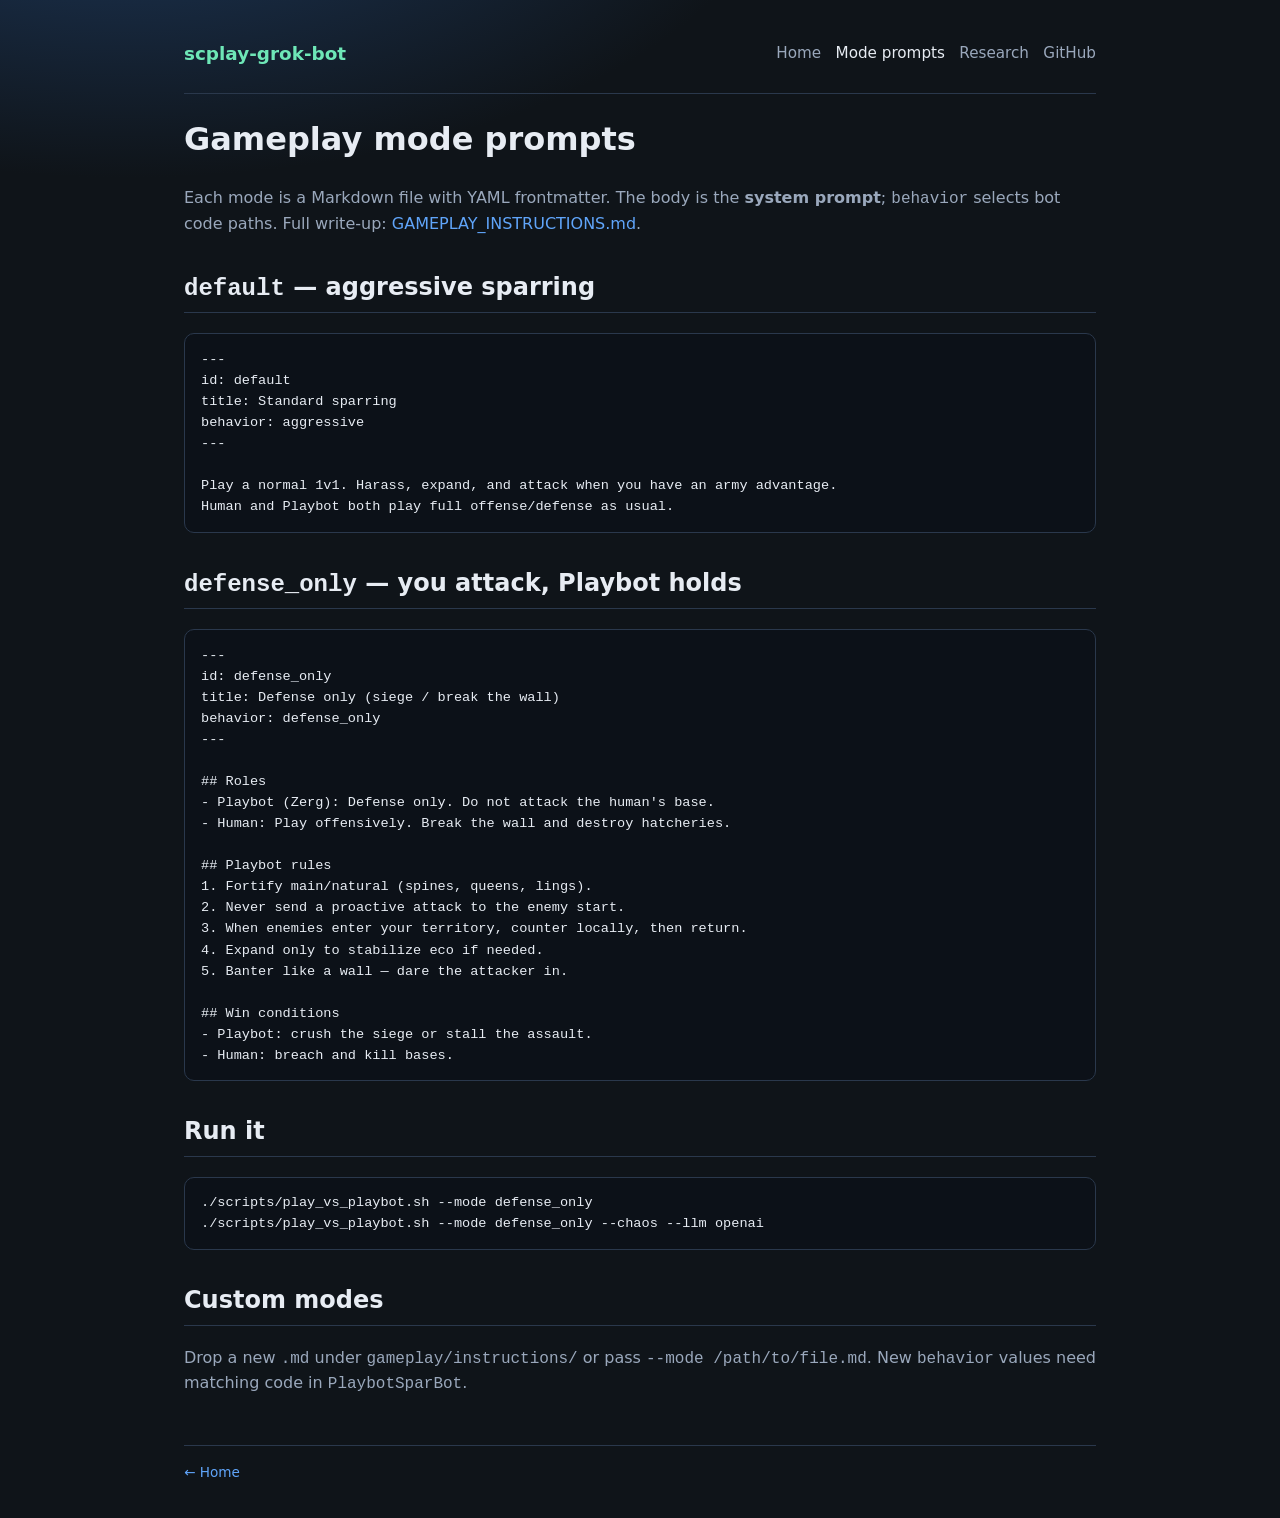
==== docs/modes.html @ 49a11e89 "Add mode-prompt docs, research roadmap, and GitHub Pages site. Document gameplay system prompts, def" ====
<!DOCTYPE html>
<html lang="en">
<head>
  <meta charset="utf-8" />
  <meta name="viewport" content="width=device-width, initial-scale=1" />
  <title>Mode prompts — scplay-grok-bot</title>
  <link rel="stylesheet" href="assets/site.css" />
</head>
<body>
  <div class="wrap">
    <header>
      <div class="brand">scplay-grok-bot</div>
      <nav>
        <a href="index.html">Home</a>
        <a class="active" href="modes.html">Mode prompts</a>
        <a href="research.html">Research</a>
        <a href="https://github.com/EdwinKestler/scplay-grok-bot">GitHub</a>
      </nav>
    </header>

    <h1>Gameplay mode prompts</h1>
    <p style="color:var(--muted)">
      Each mode is a Markdown file with YAML frontmatter. The body is the
      <strong>system prompt</strong>; <code>behavior</code> selects bot code paths.
      Full write-up:
      <a href="https://github.com/EdwinKestler/scplay-grok-bot/blob/main/docs/GAMEPLAY_INSTRUCTIONS.md">GAMEPLAY_INSTRUCTIONS.md</a>.
    </p>

    <h2><code>default</code> — aggressive sparring</h2>
    <pre>---
id: default
title: Standard sparring
behavior: aggressive
---

Play a normal 1v1. Harass, expand, and attack when you have an army advantage.
Human and Playbot both play full offense/defense as usual.</pre>

    <h2><code>defense_only</code> — you attack, Playbot holds</h2>
    <pre>---
id: defense_only
title: Defense only (siege / break the wall)
behavior: defense_only
---

## Roles
- Playbot (Zerg): Defense only. Do not attack the human's base.
- Human: Play offensively. Break the wall and destroy hatcheries.

## Playbot rules
1. Fortify main/natural (spines, queens, lings).
2. Never send a proactive attack to the enemy start.
3. When enemies enter your territory, counter locally, then return.
4. Expand only to stabilize eco if needed.
5. Banter like a wall — dare the attacker in.

## Win conditions
- Playbot: crush the siege or stall the assault.
- Human: breach and kill bases.</pre>

    <h2>Run it</h2>
    <pre>./scripts/play_vs_playbot.sh --mode defense_only
./scripts/play_vs_playbot.sh --mode defense_only --chaos --llm openai</pre>

    <h2>Custom modes</h2>
    <p style="color:var(--muted)">
      Drop a new <code>.md</code> under <code>gameplay/instructions/</code> or pass
      <code>--mode /path/to/file.md</code>. New <code>behavior</code> values need matching
      code in <code>PlaybotSparBot</code>.
    </p>

    <footer><a href="index.html">← Home</a></footer>
  </div>
</body>
</html>
---- docs/assets/site.css ----
:root {
  --bg: #0f1419;
  --panel: #1a2332;
  --text: #e7ecf3;
  --muted: #9aa8bc;
  --accent: #6ee7b7;
  --accent2: #60a5fa;
  --border: #2a384c;
  --warn: #fbbf24;
}
* { box-sizing: border-box; }
html { scroll-behavior: smooth; }
body {
  margin: 0;
  font-family: "Segoe UI", system-ui, -apple-system, sans-serif;
  background: radial-gradient(1200px 600px at 10% -10%, #1e3a5f 0%, var(--bg) 55%);
  color: var(--text);
  line-height: 1.55;
}
a { color: var(--accent2); text-decoration: none; }
a:hover { text-decoration: underline; }
.wrap { max-width: 960px; margin: 0 auto; padding: 1.5rem; }
header {
  display: flex; flex-wrap: wrap; gap: 1rem; align-items: center;
  justify-content: space-between; padding: 1rem 0 1.5rem;
  border-bottom: 1px solid var(--border);
}
.brand { font-weight: 700; font-size: 1.15rem; color: var(--accent); }
nav { display: flex; flex-wrap: wrap; gap: 0.9rem; font-size: 0.95rem; }
nav a { color: var(--muted); }
nav a:hover, nav a.active { color: var(--text); }
.hero {
  margin: 2rem 0 1.5rem;
  padding: 1.5rem;
  background: linear-gradient(135deg, #1a2332 0%, #152033 100%);
  border: 1px solid var(--border);
  border-radius: 14px;
}
.hero h1 { margin: 0 0 0.5rem; font-size: clamp(1.6rem, 4vw, 2.2rem); }
.hero p { margin: 0; color: var(--muted); max-width: 42rem; }
.badges { margin-top: 1rem; display: flex; flex-wrap: wrap; gap: 0.5rem; }
.badge {
  font-size: 0.75rem; padding: 0.25rem 0.55rem; border-radius: 999px;
  border: 1px solid var(--border); color: var(--muted); background: #121a24;
}
.grid {
  display: grid; gap: 1rem;
  grid-template-columns: repeat(auto-fit, minmax(240px, 1fr));
  margin: 1.5rem 0;
}
.card {
  background: var(--panel); border: 1px solid var(--border);
  border-radius: 12px; padding: 1rem 1.1rem;
}
.card h3 { margin: 0 0 0.4rem; font-size: 1.05rem; }
.card p { margin: 0; color: var(--muted); font-size: 0.92rem; }
pre, code {
  font-family: ui-monospace, SFMono-Regular, Menlo, Consolas, monospace;
}
pre {
  background: #0c1118; border: 1px solid var(--border); border-radius: 10px;
  padding: 0.9rem 1rem; overflow-x: auto; font-size: 0.85rem;
}
h2 { margin-top: 2rem; border-bottom: 1px solid var(--border); padding-bottom: 0.35rem; }
table { width: 100%; border-collapse: collapse; font-size: 0.9rem; }
th, td { border: 1px solid var(--border); padding: 0.45rem 0.55rem; text-align: left; }
th { background: #121a24; }
footer {
  margin: 3rem 0 1rem; padding-top: 1rem; border-top: 1px solid var(--border);
  color: var(--muted); font-size: 0.85rem;
}
.note { color: var(--warn); font-size: 0.9rem; }
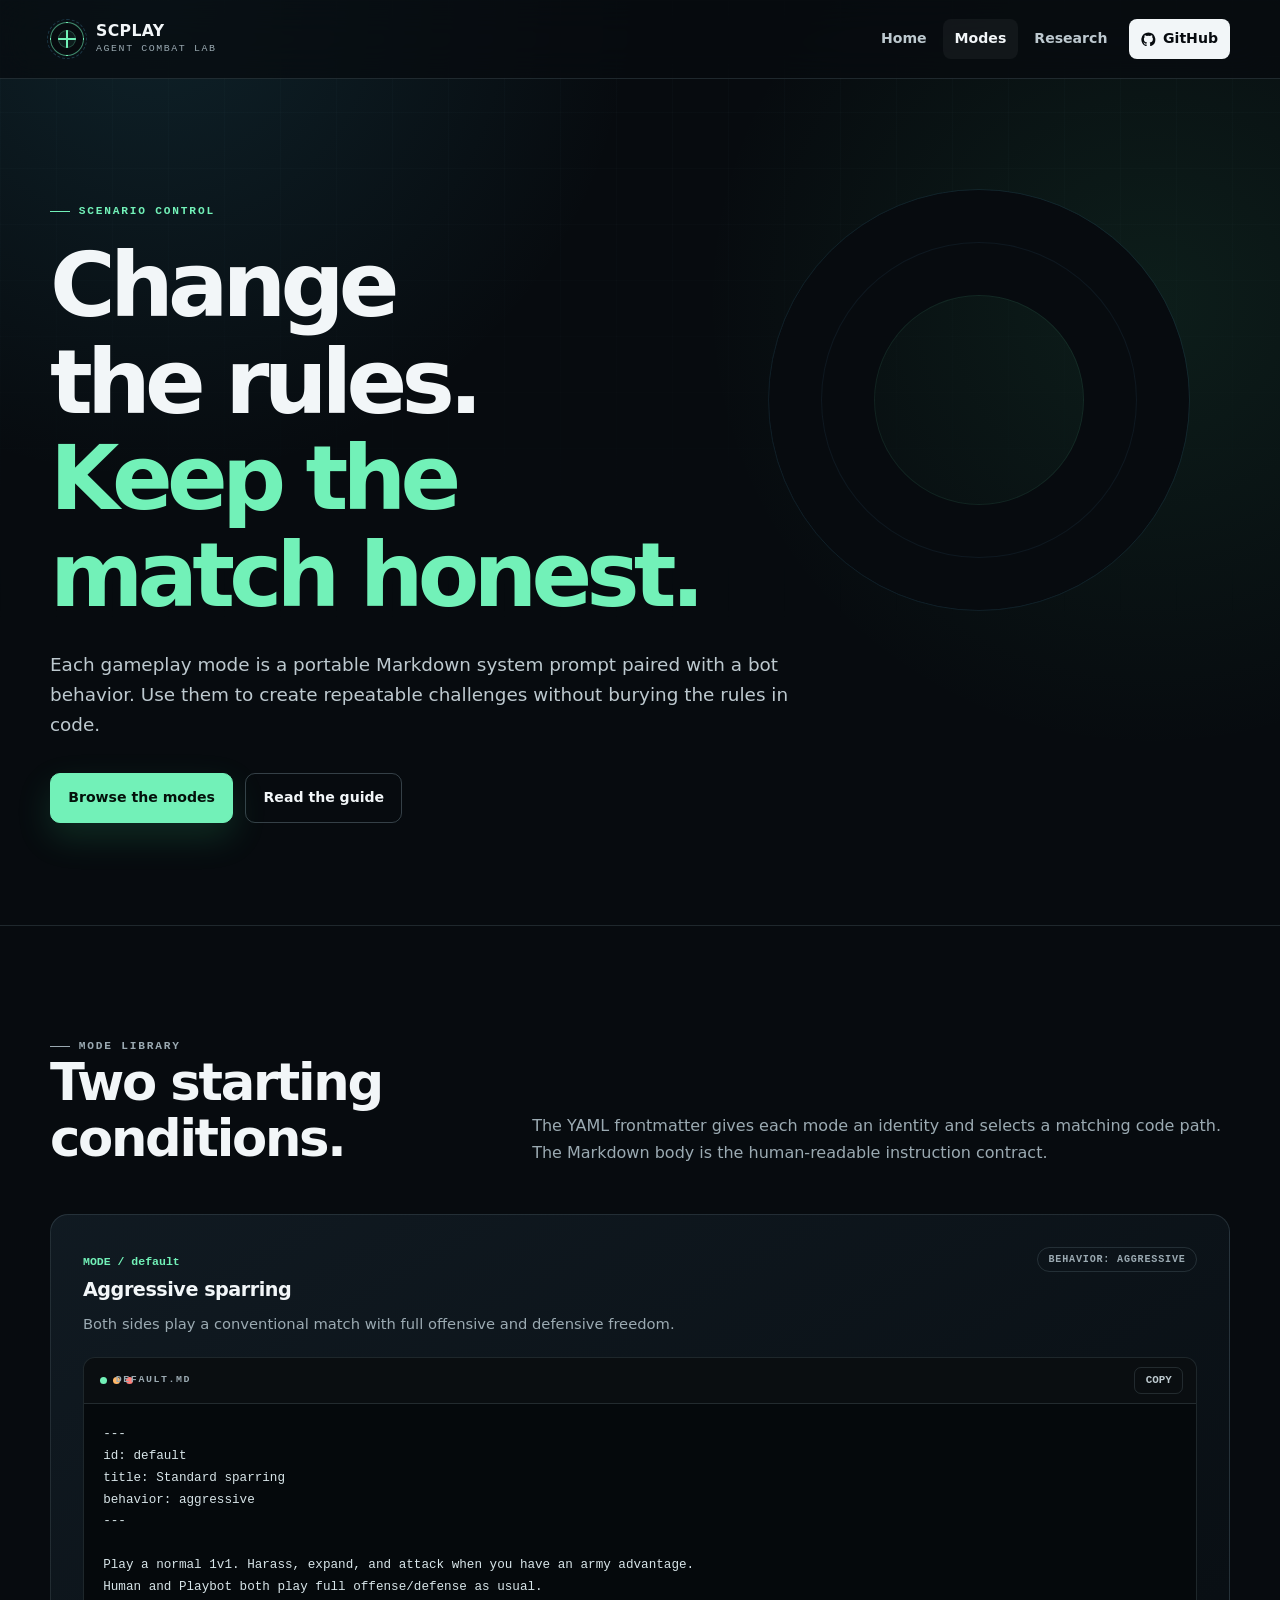
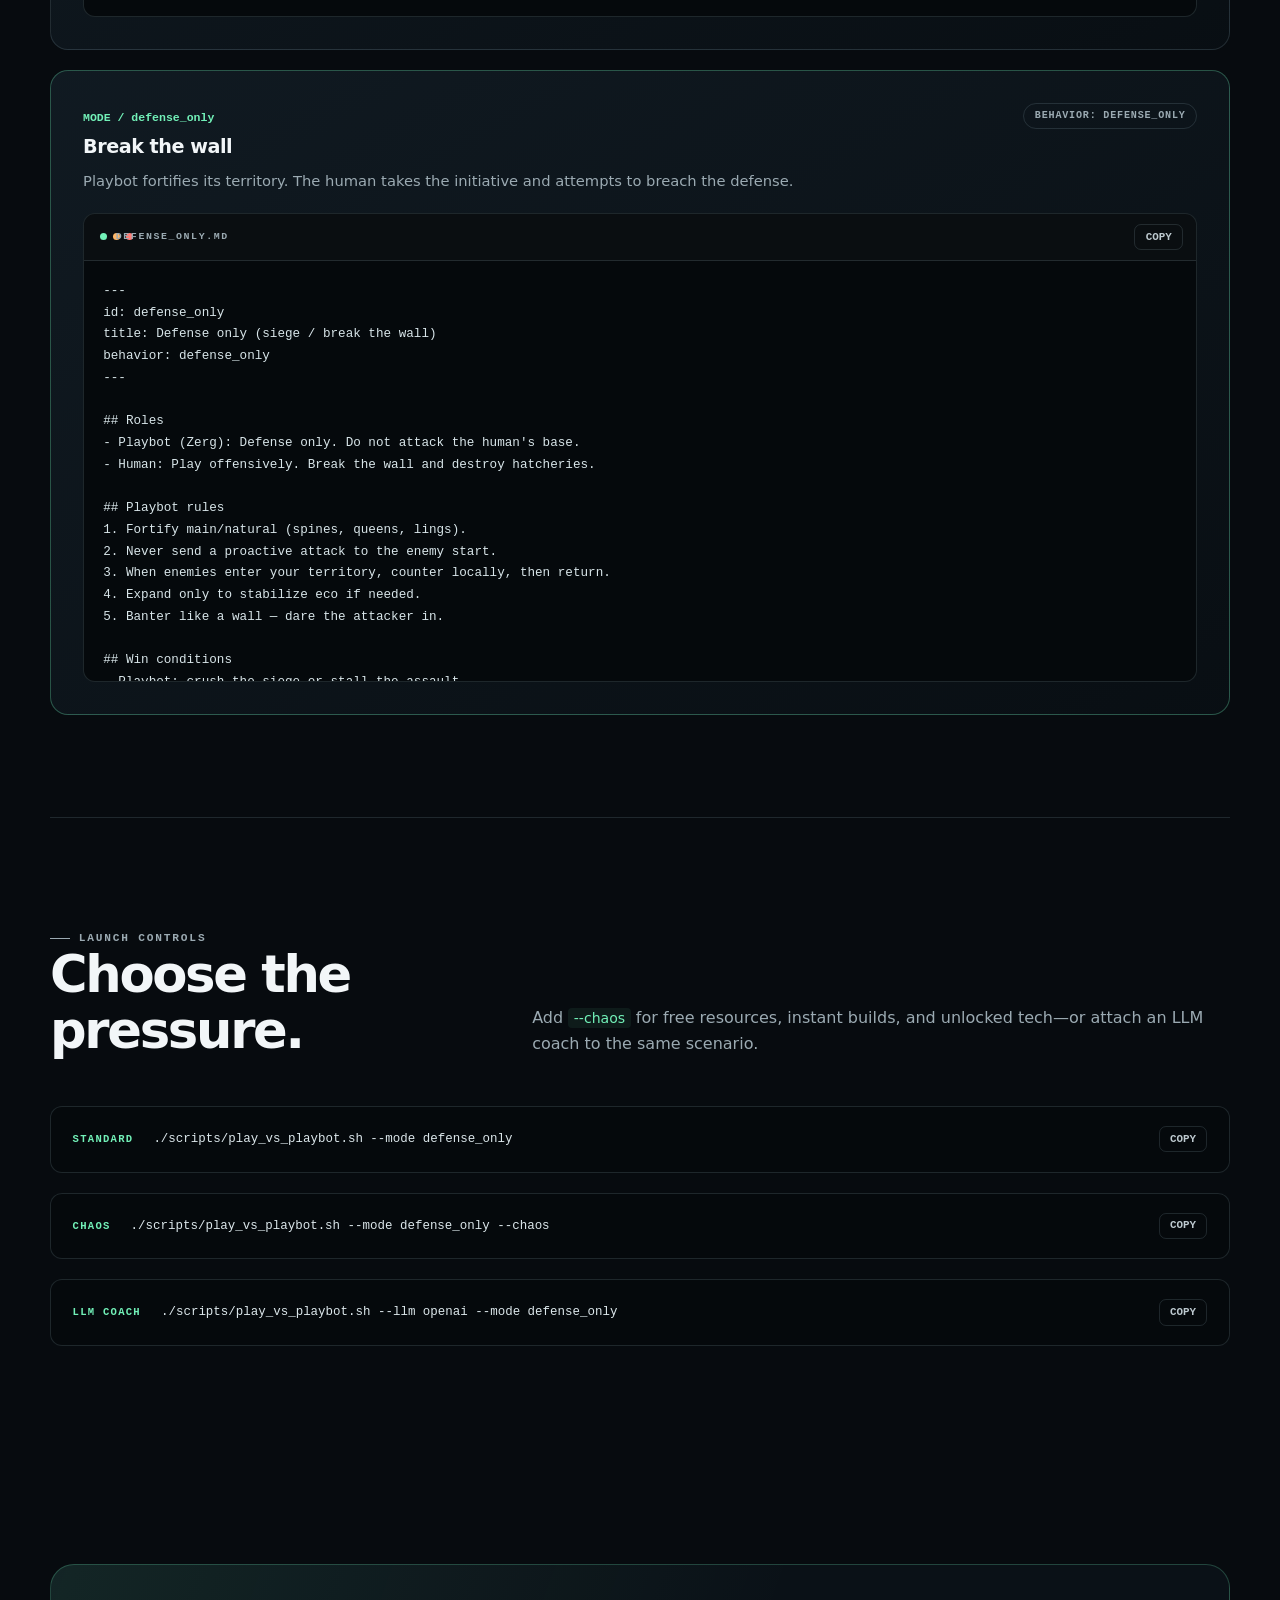
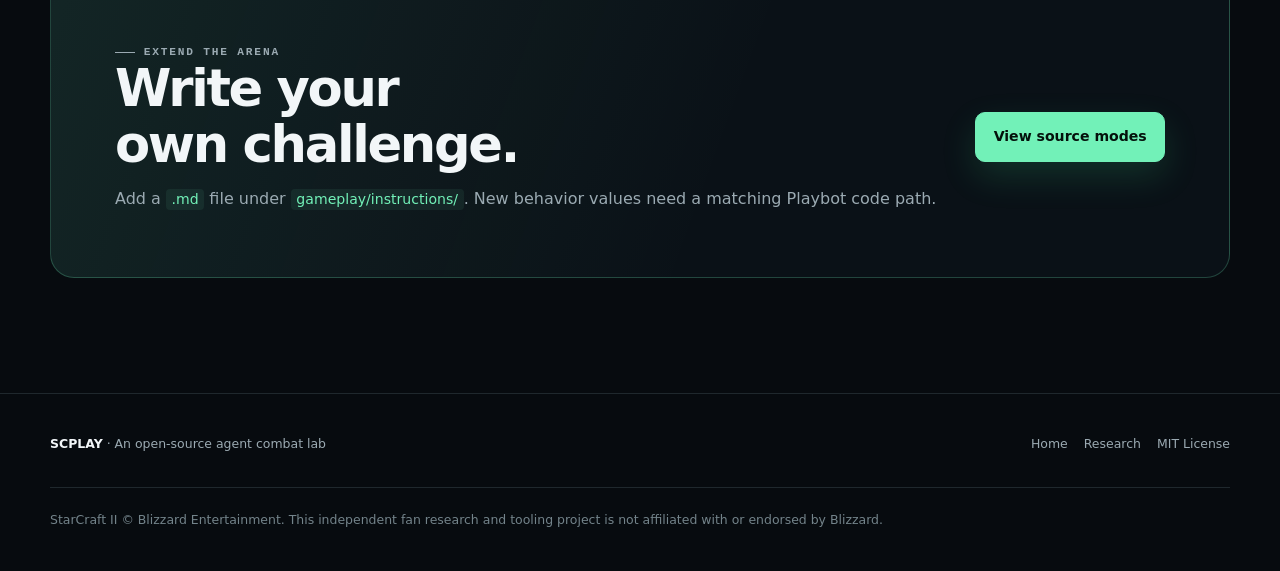
==== commit 50960381: "update landing page" ====
--- a/docs/modes.html
+++ b/docs/modes.html
@@ -3,31 +3,78 @@
 <head>
   <meta charset="utf-8" />
   <meta name="viewport" content="width=device-width, initial-scale=1" />
-  <title>Mode prompts — scplay-grok-bot</title>
+  <meta name="theme-color" content="#070b0f" />
+  <meta name="description" content="Gameplay mode prompts for SCPlay, from aggressive sparring to a defense-only siege." />
+  <meta property="og:title" content="Gameplay modes — SCPlay" />
+  <meta property="og:description" content="Change the battle with portable Markdown system prompts and repeatable bot behaviors." />
+  <meta property="og:type" content="website" />
+  <meta property="og:url" content="https://edwinkestler.github.io/scplay-grok-bot/modes.html" />
+  <meta property="og:image" content="https://edwinkestler.github.io/scplay-grok-bot/assets/arena.webp" />
+  <meta name="twitter:card" content="summary_large_image" />
+  <title>Gameplay modes — SCPlay</title>
+  <link rel="icon" href="assets/favicon.svg" type="image/svg+xml" />
   <link rel="stylesheet" href="assets/site.css" />
+  <script src="assets/site.js" defer></script>
 </head>
 <body>
-  <div class="wrap">
-    <header>
-      <div class="brand">scplay-grok-bot</div>
-      <nav>
+  <a class="skip-link" href="#main">Skip to content</a>
+
+  <header class="site-header">
+    <div class="shell nav-shell">
+      <a class="brand" href="index.html" aria-label="SCPlay home">
+        <span class="brand-mark" aria-hidden="true"></span>
+        <span class="brand-copy"><span class="brand-name">SCPLAY</span><span class="brand-subtitle">Agent combat lab</span></span>
+      </a>
+      <nav class="site-nav" aria-label="Primary navigation">
         <a href="index.html">Home</a>
-        <a class="active" href="modes.html">Mode prompts</a>
+        <a href="modes.html" aria-current="page">Modes</a>
         <a href="research.html">Research</a>
-        <a href="https://github.com/EdwinKestler/scplay-grok-bot">GitHub</a>
+        <a class="nav-github" href="https://github.com/EdwinKestler/scplay-grok-bot" target="_blank" rel="noreferrer">
+          <svg class="icon" viewBox="0 0 24 24" aria-hidden="true"><path fill="currentColor" d="M12 .7a11.5 11.5 0 0 0-3.64 22.4c.58.1.79-.25.79-.56v-2.23c-3.22.7-3.9-1.37-3.9-1.37-.53-1.34-1.29-1.7-1.29-1.7-1.05-.72.08-.71.08-.71 1.17.08 1.78 1.2 1.78 1.2 1.04 1.78 2.72 1.27 3.38.97.1-.75.4-1.27.74-1.56-2.57-.29-5.27-1.28-5.27-5.68 0-1.26.45-2.28 1.19-3.09-.12-.29-.52-1.46.11-3.05 0 0 .97-.31 3.16 1.18a10.94 10.94 0 0 1 5.75 0c2.2-1.49 3.16-1.18 3.16-1.18.63 1.59.23 2.76.11 3.05.74.81 1.19 1.83 1.19 3.09 0 4.41-2.71 5.38-5.29 5.67.42.36.79 1.06.79 2.14v3.18c0 .31.21.67.8.56A11.5 11.5 0 0 0 12 .7Z"/></svg>
+          GitHub
+        </a>
       </nav>
-    </header>
+    </div>
+  </header>
 
-    <h1>Gameplay mode prompts</h1>
-    <p style="color:var(--muted)">
-      Each mode is a Markdown file with YAML frontmatter. The body is the
-      <strong>system prompt</strong>; <code>behavior</code> selects bot code paths.
-      Full write-up:
-      <a href="https://github.com/EdwinKestler/scplay-grok-bot/blob/main/docs/GAMEPLAY_INSTRUCTIONS.md">GAMEPLAY_INSTRUCTIONS.md</a>.
-    </p>
+  <main id="main">
+    <section class="page-hero">
+      <div class="shell">
+        <p class="eyebrow">Scenario control</p>
+        <h1>Change the rules. <span>Keep the match honest.</span></h1>
+        <p class="lede">Each gameplay mode is a portable Markdown system prompt paired with a bot behavior. Use them to create repeatable challenges without burying the rules in code.</p>
+        <div class="hero-actions">
+          <a class="button button-primary" href="#mode-library">Browse the modes</a>
+          <a class="button" href="https://github.com/EdwinKestler/scplay-grok-bot/blob/main/docs/GAMEPLAY_INSTRUCTIONS.md">Read the guide</a>
+        </div>
+      </div>
+    </section>
 
-    <h2><code>default</code> — aggressive sparring</h2>
-    <pre>---
+    <section class="shell page-section" id="mode-library" aria-labelledby="library-title">
+      <div class="page-intro">
+        <div>
+          <p class="section-kicker">Mode library</p>
+          <h2 id="library-title">Two starting conditions.</h2>
+        </div>
+        <p>The YAML frontmatter gives each mode an identity and selects a matching code path. The Markdown body is the human-readable instruction contract.</p>
+      </div>
+
+      <div class="mode-stack">
+        <article class="mode-card">
+          <div class="mode-header">
+            <div>
+              <span class="mode-name">MODE / default</span>
+              <h2>Aggressive sparring</h2>
+              <p>Both sides play a conventional match with full offensive and defensive freedom.</p>
+            </div>
+            <span class="mode-tag">behavior: aggressive</span>
+          </div>
+          <div class="prompt-shell">
+            <div class="terminal-bar">
+              <span class="terminal-label">default.md</span>
+              <button class="copy-button" type="button" data-copy-target="default-prompt" aria-label="Copy default mode prompt">Copy</button>
+            </div>
+            <pre id="default-prompt">---
 id: default
 title: Standard sparring
 behavior: aggressive
@@ -35,9 +82,24 @@
 
 Play a normal 1v1. Harass, expand, and attack when you have an army advantage.
 Human and Playbot both play full offense/defense as usual.</pre>
+          </div>
+        </article>
 
-    <h2><code>defense_only</code> — you attack, Playbot holds</h2>
-    <pre>---
+        <article class="mode-card featured">
+          <div class="mode-header">
+            <div>
+              <span class="mode-name">MODE / defense_only</span>
+              <h2>Break the wall</h2>
+              <p>Playbot fortifies its territory. The human takes the initiative and attempts to breach the defense.</p>
+            </div>
+            <span class="mode-tag">behavior: defense_only</span>
+          </div>
+          <div class="prompt-shell">
+            <div class="terminal-bar">
+              <span class="terminal-label">defense_only.md</span>
+              <button class="copy-button" type="button" data-copy-target="defense-prompt" aria-label="Copy defense-only mode prompt">Copy</button>
+            </div>
+            <pre id="defense-prompt">---
 id: defense_only
 title: Defense only (siege / break the wall)
 behavior: defense_only
@@ -57,19 +119,57 @@
 ## Win conditions
 - Playbot: crush the siege or stall the assault.
 - Human: breach and kill bases.</pre>
+          </div>
+        </article>
+      </div>
+    </section>
 
-    <h2>Run it</h2>
-    <pre>./scripts/play_vs_playbot.sh --mode defense_only
-./scripts/play_vs_playbot.sh --mode defense_only --chaos --llm openai</pre>
+    <section class="shell page-section" aria-labelledby="launch-title">
+      <div class="page-intro">
+        <div>
+          <p class="section-kicker">Launch controls</p>
+          <h2 id="launch-title">Choose the pressure.</h2>
+        </div>
+        <p>Add <span class="inline-code">--chaos</span> for free resources, instant builds, and unlocked tech—or attach an LLM coach to the same scenario.</p>
+      </div>
 
-    <h2>Custom modes</h2>
-    <p style="color:var(--muted)">
-      Drop a new <code>.md</code> under <code>gameplay/instructions/</code> or pass
-      <code>--mode /path/to/file.md</code>. New <code>behavior</code> values need matching
-      code in <code>PlaybotSparBot</code>.
-    </p>
+      <div class="mode-stack">
+        <div class="run-strip">
+          <span class="run-strip-label">Standard</span>
+          <code id="run-standard">./scripts/play_vs_playbot.sh --mode defense_only</code>
+          <button class="copy-button" type="button" data-copy-target="run-standard" aria-label="Copy standard launch command">Copy</button>
+        </div>
+        <div class="run-strip">
+          <span class="run-strip-label">Chaos</span>
+          <code id="run-chaos">./scripts/play_vs_playbot.sh --mode defense_only --chaos</code>
+          <button class="copy-button" type="button" data-copy-target="run-chaos" aria-label="Copy chaos launch command">Copy</button>
+        </div>
+        <div class="run-strip">
+          <span class="run-strip-label">LLM coach</span>
+          <code id="run-llm">./scripts/play_vs_playbot.sh --llm openai --mode defense_only</code>
+          <button class="copy-button" type="button" data-copy-target="run-llm" aria-label="Copy LLM coach launch command">Copy</button>
+        </div>
+      </div>
+    </section>
 
-    <footer><a href="index.html">← Home</a></footer>
-  </div>
+    <section class="shell cta" aria-labelledby="custom-title">
+      <div>
+        <p class="section-kicker">Extend the arena</p>
+        <h2 id="custom-title">Write your own challenge.</h2>
+        <p>Add a <span class="inline-code">.md</span> file under <span class="inline-code">gameplay/instructions/</span>. New behavior values need a matching Playbot code path.</p>
+      </div>
+      <div class="cta-actions">
+        <a class="button button-primary" href="https://github.com/EdwinKestler/scplay-grok-bot/tree/main/gameplay/instructions">View source modes</a>
+      </div>
+    </section>
+  </main>
+
+  <footer class="site-footer">
+    <div class="shell footer-shell">
+      <div><span class="footer-brand">SCPLAY</span> · An open-source agent combat lab</div>
+      <div class="footer-links"><a href="index.html">Home</a><a href="research.html">Research</a><a href="https://github.com/EdwinKestler/scplay-grok-bot/blob/main/LICENSE">MIT License</a></div>
+      <p class="legal-note">StarCraft II © Blizzard Entertainment. This independent fan research and tooling project is not affiliated with or endorsed by Blizzard.</p>
+    </div>
+  </footer>
 </body>
 </html>
--- a/docs/assets/site.css
+++ b/docs/assets/site.css
@@ -1,72 +1,1514 @@
 :root {
-  --bg: #0f1419;
-  --panel: #1a2332;
-  --text: #e7ecf3;
-  --muted: #9aa8bc;
-  --accent: #6ee7b7;
-  --accent2: #60a5fa;
-  --border: #2a384c;
-  --warn: #fbbf24;
-}
-* { box-sizing: border-box; }
-html { scroll-behavior: smooth; }
+  color-scheme: dark;
+  --bg: #070b0f;
+  --bg-deep: #04070a;
+  --panel: #0c1319;
+  --panel-raised: #111b23;
+  --panel-soft: #0a1117;
+  --text: #f2f6f8;
+  --muted: #9baab2;
+  --muted-strong: #bdc9cf;
+  --line: rgba(173, 205, 219, 0.15);
+  --line-strong: rgba(173, 205, 219, 0.28);
+  --green: #72f1b8;
+  --green-strong: #39d98a;
+  --blue: #65c9ff;
+  --orange: #ffb768;
+  --red: #ff7e78;
+  --shadow: 0 24px 80px rgba(0, 0, 0, 0.34);
+  --radius: 18px;
+  --radius-small: 12px;
+  --content: 1180px;
+}
+
+* {
+  box-sizing: border-box;
+}
+
+html {
+  scroll-behavior: smooth;
+}
+
 body {
+  min-width: 320px;
   margin: 0;
-  font-family: "Segoe UI", system-ui, -apple-system, sans-serif;
-  background: radial-gradient(1200px 600px at 10% -10%, #1e3a5f 0%, var(--bg) 55%);
+  overflow-x: hidden;
+  font-family: Inter, ui-sans-serif, system-ui, -apple-system, BlinkMacSystemFont, "Segoe UI", sans-serif;
   color: var(--text);
-  line-height: 1.55;
-}
-a { color: var(--accent2); text-decoration: none; }
-a:hover { text-decoration: underline; }
-.wrap { max-width: 960px; margin: 0 auto; padding: 1.5rem; }
-header {
-  display: flex; flex-wrap: wrap; gap: 1rem; align-items: center;
-  justify-content: space-between; padding: 1rem 0 1.5rem;
-  border-bottom: 1px solid var(--border);
-}
-.brand { font-weight: 700; font-size: 1.15rem; color: var(--accent); }
-nav { display: flex; flex-wrap: wrap; gap: 0.9rem; font-size: 0.95rem; }
-nav a { color: var(--muted); }
-nav a:hover, nav a.active { color: var(--text); }
+  background:
+    radial-gradient(circle at 12% 0%, rgba(52, 151, 177, 0.16), transparent 30rem),
+    radial-gradient(circle at 90% 8%, rgba(64, 193, 126, 0.1), transparent 28rem),
+    var(--bg);
+  line-height: 1.65;
+  -webkit-font-smoothing: antialiased;
+}
+
+body::before {
+  position: fixed;
+  z-index: -1;
+  inset: 0;
+  background-image:
+    linear-gradient(rgba(118, 154, 168, 0.035) 1px, transparent 1px),
+    linear-gradient(90deg, rgba(118, 154, 168, 0.035) 1px, transparent 1px);
+  background-size: 56px 56px;
+  mask-image: linear-gradient(to bottom, black, transparent 72%);
+  content: "";
+  pointer-events: none;
+}
+
+::selection {
+  color: #04110b;
+  background: var(--green);
+}
+
+a {
+  color: inherit;
+  text-decoration: none;
+}
+
+a:hover {
+  color: var(--green);
+}
+
+img {
+  display: block;
+  max-width: 100%;
+}
+
+button,
+a {
+  -webkit-tap-highlight-color: transparent;
+}
+
+:focus-visible {
+  outline: 2px solid var(--green);
+  outline-offset: 4px;
+}
+
+.skip-link {
+  position: fixed;
+  z-index: 100;
+  top: 0.75rem;
+  left: 0.75rem;
+  padding: 0.65rem 0.9rem;
+  color: var(--bg);
+  background: var(--green);
+  border-radius: 8px;
+  font-weight: 800;
+  transform: translateY(-160%);
+  transition: transform 160ms ease;
+}
+
+.skip-link:focus {
+  color: var(--bg);
+  transform: translateY(0);
+}
+
+.shell {
+  width: min(calc(100% - 3rem), var(--content));
+  margin-inline: auto;
+}
+
+.site-header {
+  position: relative;
+  z-index: 10;
+  border-bottom: 1px solid var(--line);
+  background: rgba(7, 11, 15, 0.74);
+  backdrop-filter: blur(18px);
+}
+
+.nav-shell {
+  display: flex;
+  min-height: 78px;
+  align-items: center;
+  justify-content: space-between;
+  gap: 1.5rem;
+}
+
+.brand {
+  display: inline-flex;
+  align-items: center;
+  gap: 0.75rem;
+  flex: 0 0 auto;
+}
+
+.brand:hover {
+  color: var(--text);
+}
+
+.brand-mark {
+  position: relative;
+  width: 34px;
+  height: 34px;
+  border: 1px solid rgba(114, 241, 184, 0.5);
+  background:
+    linear-gradient(90deg, transparent 47%, var(--green) 48%, var(--green) 52%, transparent 53%),
+    linear-gradient(transparent 47%, var(--green) 48%, var(--green) 52%, transparent 53%),
+    rgba(114, 241, 184, 0.06);
+  border-radius: 50%;
+  box-shadow: inset 0 0 0 7px var(--bg), inset 0 0 0 8px rgba(114, 241, 184, 0.25);
+}
+
+.brand-mark::after {
+  position: absolute;
+  inset: -4px;
+  border: 1px dashed rgba(101, 201, 255, 0.22);
+  border-radius: 50%;
+  content: "";
+}
+
+.brand-copy {
+  display: grid;
+  line-height: 1.05;
+}
+
+.brand-name {
+  font-size: 0.98rem;
+  font-weight: 850;
+  letter-spacing: 0.025em;
+}
+
+.brand-subtitle {
+  margin-top: 0.28rem;
+  color: var(--muted);
+  font-family: ui-monospace, SFMono-Regular, Menlo, Consolas, monospace;
+  font-size: 0.62rem;
+  letter-spacing: 0.16em;
+  text-transform: uppercase;
+}
+
+.site-nav {
+  display: flex;
+  align-items: center;
+  gap: 0.25rem;
+}
+
+.site-nav a {
+  padding: 0.55rem 0.75rem;
+  color: var(--muted-strong);
+  border-radius: 8px;
+  font-size: 0.88rem;
+  font-weight: 650;
+  transition: color 160ms ease, background 160ms ease;
+}
+
+.site-nav a:hover,
+.site-nav a[aria-current="page"] {
+  color: var(--text);
+  background: rgba(255, 255, 255, 0.045);
+}
+
+.site-nav .nav-github {
+  display: inline-flex;
+  align-items: center;
+  gap: 0.45rem;
+  margin-left: 0.35rem;
+  color: var(--bg);
+  background: var(--text);
+}
+
+.site-nav .nav-github:hover {
+  color: var(--bg);
+  background: var(--green);
+}
+
+.icon {
+  width: 1.05em;
+  height: 1.05em;
+  flex: none;
+}
+
 .hero {
-  margin: 2rem 0 1.5rem;
+  display: grid;
+  min-height: 650px;
+  align-items: center;
+  grid-template-columns: minmax(0, 0.92fr) minmax(440px, 1.08fr);
+  gap: clamp(2.5rem, 6vw, 5.5rem);
+  padding-block: clamp(5rem, 9vw, 8rem);
+}
+
+.eyebrow,
+.section-kicker,
+.card-label,
+.terminal-label {
+  display: inline-flex;
+  align-items: center;
+  gap: 0.55rem;
+  margin: 0 0 1rem;
+  color: var(--green);
+  font-family: ui-monospace, SFMono-Regular, Menlo, Consolas, monospace;
+  font-size: 0.7rem;
+  font-weight: 800;
+  letter-spacing: 0.16em;
+  text-transform: uppercase;
+}
+
+.eyebrow::before,
+.section-kicker::before,
+.card-label::before {
+  width: 20px;
+  height: 1px;
+  background: currentColor;
+  content: "";
+}
+
+h1,
+h2,
+h3,
+p {
+  overflow-wrap: break-word;
+}
+
+h1,
+h2,
+h3 {
+  line-height: 1.08;
+  text-wrap: balance;
+}
+
+h1 {
+  max-width: 760px;
+  margin: 0;
+  font-size: clamp(3rem, 6.5vw, 5.85rem);
+  font-weight: 860;
+  letter-spacing: -0.065em;
+}
+
+.hero h1 {
+  font-size: clamp(3.15rem, 5.7vw, 5.45rem);
+}
+
+.hero h1 span,
+.page-hero h1 span {
+  display: block;
+  color: var(--green);
+}
+
+.lede {
+  max-width: 640px;
+  margin: 1.6rem 0 0;
+  color: var(--muted-strong);
+  font-size: clamp(1rem, 1.45vw, 1.15rem);
+}
+
+.hero-actions,
+.cta-actions {
+  display: flex;
+  flex-wrap: wrap;
+  gap: 0.75rem;
+  margin-top: 2rem;
+}
+
+.button {
+  display: inline-flex;
+  min-height: 48px;
+  align-items: center;
+  justify-content: center;
+  gap: 0.65rem;
+  padding: 0.78rem 1.08rem;
+  border: 1px solid var(--line-strong);
+  border-radius: 10px;
+  font-size: 0.88rem;
+  font-weight: 800;
+  transition: transform 160ms ease, border-color 160ms ease, color 160ms ease, background 160ms ease;
+}
+
+.button:hover {
+  color: var(--text);
+  border-color: rgba(114, 241, 184, 0.55);
+  transform: translateY(-2px);
+}
+
+.button-primary {
+  color: #04110b;
+  border-color: var(--green);
+  background: var(--green);
+  box-shadow: 0 14px 35px rgba(57, 217, 138, 0.16);
+}
+
+.button-primary:hover {
+  color: #04110b;
+  background: #8ff8ca;
+}
+
+.proof-list {
+  display: flex;
+  flex-wrap: wrap;
+  gap: 0.7rem 1.1rem;
+  margin: 2.25rem 0 0;
+  padding: 0;
+  color: var(--muted);
+  list-style: none;
+  font-family: ui-monospace, SFMono-Regular, Menlo, Consolas, monospace;
+  font-size: 0.72rem;
+  text-transform: uppercase;
+}
+
+.proof-list li {
+  display: flex;
+  align-items: center;
+  gap: 0.4rem;
+}
+
+.proof-list li::before {
+  width: 5px;
+  height: 5px;
+  background: var(--green);
+  border-radius: 50%;
+  box-shadow: 0 0 10px var(--green);
+  content: "";
+}
+
+.hero-visual {
+  position: relative;
+}
+
+.hero-visual::before,
+.hero-visual::after {
+  position: absolute;
+  z-index: 2;
+  width: 62px;
+  height: 62px;
+  border-color: var(--green);
+  opacity: 0.72;
+  content: "";
+  pointer-events: none;
+}
+
+.hero-visual::before {
+  top: -10px;
+  left: -10px;
+  border-top: 1px solid;
+  border-left: 1px solid;
+}
+
+.hero-visual::after {
+  right: -10px;
+  bottom: -10px;
+  border-right: 1px solid;
+  border-bottom: 1px solid;
+}
+
+.arena-frame {
+  position: relative;
+  margin: 0;
+  overflow: hidden;
+  border: 1px solid var(--line-strong);
+  border-radius: 4px 22px 4px 22px;
+  background: var(--panel);
+  box-shadow: var(--shadow);
+}
+
+.arena-frame::after {
+  position: absolute;
+  inset: 0;
+  background:
+    linear-gradient(90deg, rgba(6, 10, 14, 0.12), transparent 45%),
+    linear-gradient(transparent 68%, rgba(6, 10, 14, 0.5));
+  content: "";
+  pointer-events: none;
+}
+
+.arena-frame img {
+  width: 100%;
+  min-height: 425px;
+  object-fit: cover;
+  object-position: 48% center;
+  filter: saturate(0.86) contrast(1.06);
+}
+
+.visual-status {
+  position: absolute;
+  z-index: 3;
+  top: 1rem;
+  left: 1rem;
+  display: flex;
+  align-items: center;
+  gap: 0.45rem;
+  padding: 0.45rem 0.65rem;
+  border: 1px solid rgba(114, 241, 184, 0.34);
+  border-radius: 999px;
+  color: var(--green);
+  background: rgba(5, 11, 14, 0.78);
+  backdrop-filter: blur(9px);
+  font-family: ui-monospace, SFMono-Regular, Menlo, Consolas, monospace;
+  font-size: 0.66rem;
+  font-weight: 800;
+  letter-spacing: 0.11em;
+  text-transform: uppercase;
+}
+
+.visual-status::before {
+  width: 6px;
+  height: 6px;
+  background: currentColor;
+  border-radius: 50%;
+  box-shadow: 0 0 10px currentColor;
+  content: "";
+}
+
+.visual-caption {
+  position: absolute;
+  z-index: 3;
+  right: 1rem;
+  bottom: 1rem;
+  max-width: 240px;
+  padding: 0.75rem 0.9rem;
+  border: 1px solid var(--line-strong);
+  color: var(--muted-strong);
+  background: rgba(5, 11, 14, 0.82);
+  backdrop-filter: blur(10px);
+  font-family: ui-monospace, SFMono-Regular, Menlo, Consolas, monospace;
+  font-size: 0.68rem;
+  line-height: 1.5;
+}
+
+.stats {
+  display: grid;
+  margin-bottom: clamp(5rem, 9vw, 8.5rem);
+  border-block: 1px solid var(--line);
+  grid-template-columns: repeat(4, 1fr);
+}
+
+.stat {
+  padding: 1.35rem clamp(0.75rem, 2.5vw, 1.8rem);
+  border-right: 1px solid var(--line);
+}
+
+.stat:first-child {
+  padding-left: 0;
+}
+
+.stat:last-child {
+  border-right: 0;
+}
+
+.stat strong {
+  display: block;
+  font-size: clamp(1.15rem, 2vw, 1.55rem);
+  line-height: 1.2;
+}
+
+.stat span {
+  display: block;
+  margin-top: 0.28rem;
+  color: var(--muted);
+  font-size: 0.76rem;
+}
+
+.section {
+  padding-block: clamp(4rem, 8vw, 7rem);
+}
+
+.section + .section {
+  border-top: 1px solid var(--line);
+}
+
+.section-heading {
+  display: grid;
+  align-items: end;
+  grid-template-columns: minmax(0, 0.9fr) minmax(260px, 0.55fr);
+  gap: 2rem;
+  margin-bottom: 3rem;
+}
+
+.section-heading h2,
+.section-title {
+  margin: 0;
+  font-size: clamp(2.15rem, 4.5vw, 4rem);
+  letter-spacing: -0.045em;
+}
+
+.section-heading p,
+.section-copy {
+  margin: 0;
+  color: var(--muted);
+}
+
+.feature-grid,
+.protocol-grid,
+.question-grid {
+  display: grid;
+  gap: 1rem;
+  grid-template-columns: repeat(3, 1fr);
+}
+
+.feature-card,
+.protocol-card,
+.question-card,
+.mode-card {
+  position: relative;
+  min-height: 260px;
+  overflow: hidden;
   padding: 1.5rem;
-  background: linear-gradient(135deg, #1a2332 0%, #152033 100%);
-  border: 1px solid var(--border);
-  border-radius: 14px;
-}
-.hero h1 { margin: 0 0 0.5rem; font-size: clamp(1.6rem, 4vw, 2.2rem); }
-.hero p { margin: 0; color: var(--muted); max-width: 42rem; }
-.badges { margin-top: 1rem; display: flex; flex-wrap: wrap; gap: 0.5rem; }
-.badge {
-  font-size: 0.75rem; padding: 0.25rem 0.55rem; border-radius: 999px;
-  border: 1px solid var(--border); color: var(--muted); background: #121a24;
-}
-.grid {
-  display: grid; gap: 1rem;
-  grid-template-columns: repeat(auto-fit, minmax(240px, 1fr));
-  margin: 1.5rem 0;
-}
-.card {
-  background: var(--panel); border: 1px solid var(--border);
-  border-radius: 12px; padding: 1rem 1.1rem;
-}
-.card h3 { margin: 0 0 0.4rem; font-size: 1.05rem; }
-.card p { margin: 0; color: var(--muted); font-size: 0.92rem; }
-pre, code {
+  border: 1px solid var(--line);
+  border-radius: var(--radius);
+  background: linear-gradient(150deg, rgba(17, 27, 35, 0.96), rgba(9, 15, 20, 0.96));
+  transition: transform 180ms ease, border-color 180ms ease, background 180ms ease;
+}
+
+.feature-card:hover,
+.protocol-card:hover,
+.question-card:hover,
+.mode-card:hover {
+  border-color: rgba(114, 241, 184, 0.32);
+  background: linear-gradient(150deg, rgba(20, 33, 41, 0.98), rgba(9, 16, 20, 0.98));
+  transform: translateY(-4px);
+}
+
+.feature-card::after,
+.protocol-card::after,
+.question-card::after {
+  position: absolute;
+  top: 1.5rem;
+  right: 1.5rem;
+  color: rgba(114, 241, 184, 0.34);
   font-family: ui-monospace, SFMono-Regular, Menlo, Consolas, monospace;
-}
+  font-size: 0.7rem;
+  content: attr(data-index);
+}
+
+.feature-icon {
+  display: grid;
+  width: 44px;
+  height: 44px;
+  margin-bottom: 3rem;
+  border: 1px solid rgba(101, 201, 255, 0.25);
+  color: var(--blue);
+  background: rgba(101, 201, 255, 0.055);
+  border-radius: 12px;
+  place-items: center;
+}
+
+.feature-card h3,
+.protocol-card h3,
+.question-card h3,
+.mode-card h2 {
+  margin: 0 0 0.7rem;
+  font-size: 1.2rem;
+  letter-spacing: -0.025em;
+}
+
+.feature-card p,
+.protocol-card p,
+.question-card p,
+.mode-card p {
+  margin: 0;
+  color: var(--muted);
+  font-size: 0.92rem;
+}
+
+.quickstart {
+  position: relative;
+  display: grid;
+  overflow: hidden;
+  margin-block: clamp(4.5rem, 9vw, 8rem);
+  padding: clamp(1.5rem, 4vw, 3.5rem);
+  border: 1px solid var(--line-strong);
+  border-radius: 26px;
+  background:
+    radial-gradient(circle at 10% 15%, rgba(57, 217, 138, 0.09), transparent 22rem),
+    var(--panel-soft);
+  box-shadow: var(--shadow);
+  grid-template-columns: minmax(260px, 0.72fr) minmax(0, 1.28fr);
+  gap: clamp(2rem, 5vw, 5rem);
+}
+
+.quickstart::before {
+  position: absolute;
+  top: 0;
+  right: 16%;
+  width: 180px;
+  height: 1px;
+  background: var(--green);
+  box-shadow: 0 0 18px rgba(114, 241, 184, 0.65);
+  content: "";
+}
+
+.quickstart h2 {
+  margin: 0;
+  font-size: clamp(2rem, 4vw, 3.4rem);
+  letter-spacing: -0.045em;
+}
+
+.step-list {
+  display: grid;
+  gap: 1.2rem;
+  margin: 2rem 0 0;
+  padding: 0;
+  list-style: none;
+  counter-reset: quick-step;
+}
+
+.step-list li {
+  display: grid;
+  align-items: start;
+  grid-template-columns: 32px 1fr;
+  gap: 0.8rem;
+  color: var(--muted-strong);
+  font-size: 0.9rem;
+  counter-increment: quick-step;
+}
+
+.step-list li::before {
+  display: grid;
+  width: 30px;
+  height: 30px;
+  border: 1px solid rgba(114, 241, 184, 0.35);
+  color: var(--green);
+  border-radius: 50%;
+  font-family: ui-monospace, SFMono-Regular, Menlo, Consolas, monospace;
+  font-size: 0.72rem;
+  font-weight: 800;
+  content: counter(quick-step, decimal-leading-zero);
+  place-items: center;
+}
+
+.terminal {
+  align-self: center;
+  overflow: hidden;
+  border: 1px solid var(--line-strong);
+  border-radius: var(--radius);
+  background: #05090c;
+  box-shadow: 0 24px 60px rgba(0, 0, 0, 0.28);
+}
+
+.terminal-bar {
+  display: flex;
+  min-height: 48px;
+  align-items: center;
+  justify-content: space-between;
+  gap: 1rem;
+  padding: 0.6rem 0.8rem 0.6rem 1rem;
+  border-bottom: 1px solid var(--line);
+  background: rgba(255, 255, 255, 0.018);
+}
+
+.terminal-label {
+  margin: 0;
+  color: var(--muted);
+  font-size: 0.62rem;
+}
+
+.terminal-label::before {
+  width: 7px;
+  height: 7px;
+  background: var(--green);
+  border-radius: 50%;
+  box-shadow: 13px 0 0 var(--orange), 26px 0 0 var(--red);
+  content: "";
+}
+
+.copy-button {
+  padding: 0.42rem 0.65rem;
+  border: 1px solid var(--line);
+  color: var(--muted-strong);
+  background: transparent;
+  border-radius: 7px;
+  cursor: pointer;
+  font: 750 0.68rem/1 ui-monospace, SFMono-Regular, Menlo, Consolas, monospace;
+  text-transform: uppercase;
+}
+
+.copy-button:hover {
+  color: var(--green);
+  border-color: rgba(114, 241, 184, 0.4);
+}
+
+pre,
+code {
+  font-family: ui-monospace, SFMono-Regular, Menlo, Consolas, monospace;
+}
+
 pre {
-  background: #0c1118; border: 1px solid var(--border); border-radius: 10px;
-  padding: 0.9rem 1rem; overflow-x: auto; font-size: 0.85rem;
-}
-h2 { margin-top: 2rem; border-bottom: 1px solid var(--border); padding-bottom: 0.35rem; }
-table { width: 100%; border-collapse: collapse; font-size: 0.9rem; }
-th, td { border: 1px solid var(--border); padding: 0.45rem 0.55rem; text-align: left; }
-th { background: #121a24; }
-footer {
-  margin: 3rem 0 1rem; padding-top: 1rem; border-top: 1px solid var(--border);
-  color: var(--muted); font-size: 0.85rem;
-}
-.note { color: var(--warn); font-size: 0.9rem; }
+  margin: 0;
+  overflow-x: auto;
+  color: #d8e5e9;
+  font-size: 0.79rem;
+  line-height: 1.72;
+  scrollbar-color: var(--line-strong) transparent;
+}
+
+.terminal pre {
+  padding: 1.35rem;
+}
+
+.prompt-shell {
+  overflow: hidden;
+  margin-top: 1.25rem;
+  border: 1px solid var(--line);
+  border-radius: var(--radius-small);
+  background: #05090c;
+}
+
+.prompt-shell .terminal-bar {
+  min-height: 42px;
+}
+
+.prompt-shell pre {
+  max-height: 420px;
+  padding: 1.2rem;
+}
+
+.prompt-comment {
+  color: #687a82;
+}
+
+.prompt-command {
+  color: var(--green);
+}
+
+.workflow {
+  display: grid;
+  align-items: stretch;
+  gap: 0;
+  grid-template-columns: 1fr 54px 1fr 54px 1fr 54px 1fr;
+}
+
+.workflow-node {
+  min-height: 160px;
+  padding: 1.3rem;
+  border: 1px solid var(--line);
+  border-radius: var(--radius);
+  background: var(--panel-soft);
+}
+
+.workflow-node strong {
+  display: block;
+  margin-bottom: 0.5rem;
+  font-size: 1rem;
+}
+
+.workflow-node span {
+  color: var(--muted);
+  font-size: 0.82rem;
+}
+
+.workflow-index {
+  display: block;
+  margin-bottom: 2.2rem;
+  color: var(--blue);
+  font-family: ui-monospace, SFMono-Regular, Menlo, Consolas, monospace;
+  font-size: 0.65rem;
+  letter-spacing: 0.12em;
+}
+
+.workflow-arrow {
+  position: relative;
+}
+
+.workflow-arrow::before {
+  position: absolute;
+  top: 50%;
+  right: 10px;
+  left: 10px;
+  height: 1px;
+  background: var(--line-strong);
+  content: "";
+}
+
+.workflow-arrow::after {
+  position: absolute;
+  top: calc(50% - 3px);
+  right: 10px;
+  width: 6px;
+  height: 6px;
+  border-top: 1px solid var(--muted);
+  border-right: 1px solid var(--muted);
+  content: "";
+  transform: rotate(45deg);
+}
+
+.spotlight {
+  display: grid;
+  overflow: hidden;
+  margin-top: 4rem;
+  border: 1px solid var(--line);
+  border-radius: 24px;
+  background: var(--panel-soft);
+  grid-template-columns: minmax(0, 1.1fr) minmax(280px, 0.9fr);
+}
+
+.spotlight-media {
+  position: relative;
+  min-height: 340px;
+}
+
+.spotlight-media img {
+  width: 100%;
+  height: 100%;
+  object-fit: cover;
+}
+
+.spotlight-media::after {
+  position: absolute;
+  inset: 0;
+  background: linear-gradient(90deg, transparent 65%, var(--panel-soft));
+  content: "";
+}
+
+.spotlight-copy {
+  display: flex;
+  flex-direction: column;
+  align-items: flex-start;
+  justify-content: center;
+  padding: clamp(2rem, 5vw, 4rem);
+}
+
+.spotlight-copy h2 {
+  margin: 0;
+  font-size: clamp(2rem, 3.8vw, 3.25rem);
+  letter-spacing: -0.045em;
+}
+
+.spotlight-copy p {
+  margin: 1rem 0 0;
+  color: var(--muted);
+}
+
+.text-link {
+  display: inline-flex;
+  align-items: center;
+  gap: 0.45rem;
+  margin-top: 1.4rem;
+  color: var(--green);
+  font-size: 0.86rem;
+  font-weight: 800;
+}
+
+.text-link:hover {
+  gap: 0.7rem;
+}
+
+.cta {
+  display: grid;
+  align-items: center;
+  margin-block: clamp(4rem, 9vw, 8rem);
+  padding: clamp(2rem, 5vw, 4rem);
+  border: 1px solid rgba(114, 241, 184, 0.23);
+  border-radius: 24px;
+  background:
+    linear-gradient(110deg, rgba(114, 241, 184, 0.09), transparent 58%),
+    var(--panel-soft);
+  grid-template-columns: 1fr auto;
+  gap: 2rem;
+}
+
+.cta h2 {
+  max-width: 700px;
+  margin: 0;
+  font-size: clamp(2rem, 4vw, 3.35rem);
+  letter-spacing: -0.045em;
+}
+
+.cta p {
+  margin: 0.9rem 0 0;
+  color: var(--muted);
+}
+
+.site-footer {
+  border-top: 1px solid var(--line);
+}
+
+.footer-shell {
+  display: grid;
+  align-items: start;
+  padding-block: 2.5rem;
+  color: var(--muted);
+  grid-template-columns: 1fr auto;
+  gap: 2rem;
+  font-size: 0.78rem;
+}
+
+.footer-brand {
+  color: var(--text);
+  font-weight: 800;
+}
+
+.footer-links {
+  display: flex;
+  flex-wrap: wrap;
+  justify-content: flex-end;
+  gap: 1rem;
+}
+
+.legal-note {
+  grid-column: 1 / -1;
+  margin: 0;
+  padding-top: 1.4rem;
+  border-top: 1px solid var(--line);
+  color: #73838a;
+}
+
+/* Interior pages */
+.page-hero {
+  position: relative;
+  overflow: hidden;
+  padding-block: clamp(5rem, 9vw, 8rem) clamp(4rem, 8vw, 6.5rem);
+  border-bottom: 1px solid var(--line);
+}
+
+.page-hero::after {
+  position: absolute;
+  z-index: -1;
+  top: 13%;
+  right: 7%;
+  width: min(34vw, 420px);
+  aspect-ratio: 1;
+  border: 1px solid rgba(101, 201, 255, 0.09);
+  border-radius: 50%;
+  box-shadow:
+    inset 0 0 0 52px var(--bg),
+    inset 0 0 0 53px rgba(101, 201, 255, 0.07),
+    inset 0 0 0 105px var(--bg),
+    inset 0 0 0 106px rgba(114, 241, 184, 0.08);
+  content: "";
+}
+
+.page-hero h1 {
+  font-size: clamp(3rem, 7vw, 6.4rem);
+}
+
+.page-hero .lede {
+  max-width: 760px;
+}
+
+.page-section {
+  padding-block: clamp(4rem, 8vw, 7rem);
+}
+
+.page-section + .page-section {
+  border-top: 1px solid var(--line);
+}
+
+.page-intro {
+  display: grid;
+  align-items: end;
+  grid-template-columns: minmax(240px, 0.72fr) minmax(0, 1.28fr);
+  gap: clamp(2rem, 7vw, 7rem);
+  margin-bottom: 3rem;
+}
+
+.page-intro h2 {
+  margin: 0;
+  font-size: clamp(2rem, 4vw, 3.25rem);
+  letter-spacing: -0.045em;
+}
+
+.page-intro p {
+  margin: 0;
+  color: var(--muted);
+}
+
+.mode-stack {
+  display: grid;
+  gap: 1.25rem;
+}
+
+.mode-card {
+  min-height: 0;
+  padding: clamp(1.25rem, 3vw, 2rem);
+}
+
+.mode-card.featured {
+  border-color: rgba(114, 241, 184, 0.3);
+}
+
+.mode-header {
+  display: grid;
+  align-items: start;
+  grid-template-columns: 1fr auto;
+  gap: 1rem;
+}
+
+.mode-name {
+  display: inline-block;
+  margin-bottom: 0.6rem;
+  color: var(--green);
+  font-family: ui-monospace, SFMono-Regular, Menlo, Consolas, monospace;
+  font-size: 0.72rem;
+  font-weight: 800;
+}
+
+.mode-tag {
+  padding: 0.42rem 0.65rem;
+  border: 1px solid var(--line);
+  color: var(--muted);
+  border-radius: 999px;
+  font: 700 0.63rem/1 ui-monospace, SFMono-Regular, Menlo, Consolas, monospace;
+  letter-spacing: 0.08em;
+  text-transform: uppercase;
+}
+
+.run-strip {
+  display: grid;
+  align-items: center;
+  gap: 1.25rem;
+  padding: 1.2rem 1.35rem;
+  border: 1px solid var(--line);
+  border-radius: var(--radius-small);
+  background: #05090c;
+  grid-template-columns: auto 1fr auto;
+}
+
+.run-strip-label {
+  color: var(--green);
+  font: 800 0.66rem/1 ui-monospace, SFMono-Regular, Menlo, Consolas, monospace;
+  letter-spacing: 0.12em;
+  text-transform: uppercase;
+}
+
+.run-strip code {
+  overflow-x: auto;
+  color: #dce7eb;
+  font-size: 0.78rem;
+  white-space: nowrap;
+}
+
+.question-card {
+  min-height: 205px;
+}
+
+.question-card h3 {
+  margin-top: 2.8rem;
+}
+
+.protocol-card {
+  min-height: 270px;
+}
+
+.protocol-letter {
+  display: grid;
+  width: 42px;
+  height: 42px;
+  margin-bottom: 3rem;
+  border: 1px solid rgba(114, 241, 184, 0.3);
+  color: var(--green);
+  background: rgba(114, 241, 184, 0.05);
+  border-radius: 50%;
+  font-family: ui-monospace, SFMono-Regular, Menlo, Consolas, monospace;
+  font-size: 0.78rem;
+  font-weight: 800;
+  place-items: center;
+}
+
+.table-wrap {
+  overflow-x: auto;
+  border: 1px solid var(--line);
+  border-radius: var(--radius);
+  background: var(--panel-soft);
+}
+
+table {
+  width: 100%;
+  border-collapse: collapse;
+  font-size: 0.86rem;
+}
+
+th,
+td {
+  padding: 1rem 1.15rem;
+  border-bottom: 1px solid var(--line);
+  text-align: left;
+  vertical-align: top;
+}
+
+th {
+  color: var(--muted);
+  background: rgba(255, 255, 255, 0.018);
+  font: 800 0.66rem/1.3 ui-monospace, SFMono-Regular, Menlo, Consolas, monospace;
+  letter-spacing: 0.1em;
+  text-transform: uppercase;
+}
+
+tbody tr:last-child td {
+  border-bottom: 0;
+}
+
+tbody tr:hover td {
+  background: rgba(114, 241, 184, 0.025);
+}
+
+td code {
+  color: var(--green);
+  font-size: 0.8rem;
+}
+
+.timeline {
+  display: grid;
+  margin: 0;
+  padding: 0;
+  list-style: none;
+  grid-template-columns: repeat(5, 1fr);
+}
+
+.timeline li {
+  position: relative;
+  padding: 2.6rem 1.1rem 0 0;
+  border-top: 1px solid var(--line-strong);
+}
+
+.timeline li::before {
+  position: absolute;
+  top: -5px;
+  left: 0;
+  width: 9px;
+  height: 9px;
+  border: 2px solid var(--bg);
+  background: var(--muted);
+  border-radius: 50%;
+  box-shadow: 0 0 0 1px var(--line-strong);
+  content: "";
+}
+
+.timeline li:first-child::before {
+  background: var(--green);
+  box-shadow: 0 0 14px rgba(114, 241, 184, 0.5);
+}
+
+.timeline strong {
+  display: block;
+  margin-bottom: 0.55rem;
+  font-size: 0.88rem;
+}
+
+.timeline span {
+  display: block;
+  color: var(--muted);
+  font-size: 0.75rem;
+}
+
+.result-card {
+  display: grid;
+  align-items: center;
+  padding: clamp(1.5rem, 4vw, 2.5rem);
+  border: 1px solid rgba(114, 241, 184, 0.25);
+  border-radius: var(--radius);
+  background: linear-gradient(110deg, rgba(114, 241, 184, 0.08), transparent 65%), var(--panel-soft);
+  grid-template-columns: auto 1fr auto;
+  gap: 1.5rem;
+}
+
+.result-icon {
+  display: grid;
+  width: 56px;
+  height: 56px;
+  border: 1px solid rgba(114, 241, 184, 0.32);
+  color: var(--green);
+  background: rgba(114, 241, 184, 0.055);
+  border-radius: 50%;
+  font: 850 0.74rem/1 ui-monospace, SFMono-Regular, Menlo, Consolas, monospace;
+  place-items: center;
+}
+
+.result-card h3 {
+  margin: 0 0 0.35rem;
+  font-size: 1.15rem;
+}
+
+.result-card p {
+  margin: 0;
+  color: var(--muted);
+  font-size: 0.86rem;
+}
+
+.result-meta {
+  color: var(--muted);
+  font: 700 0.7rem/1.5 ui-monospace, SFMono-Regular, Menlo, Consolas, monospace;
+  text-align: right;
+}
+
+.inline-code {
+  padding: 0.15rem 0.35rem;
+  color: var(--green);
+  background: rgba(114, 241, 184, 0.07);
+  border-radius: 4px;
+  font-size: 0.88em;
+}
+
+@media (max-width: 980px) {
+  .hero {
+    min-height: auto;
+    grid-template-columns: 1fr;
+  }
+
+  .hero-copy {
+    max-width: 760px;
+  }
+
+  .arena-frame img {
+    min-height: 460px;
+  }
+
+  .feature-grid,
+  .question-grid {
+    grid-template-columns: repeat(2, 1fr);
+  }
+
+  .feature-card:last-child {
+    grid-column: 1 / -1;
+  }
+
+  .quickstart,
+  .spotlight {
+    grid-template-columns: 1fr;
+  }
+
+  .spotlight-media::after {
+    background: linear-gradient(transparent 65%, var(--panel-soft));
+  }
+
+  .workflow {
+    grid-template-columns: 1fr 54px 1fr;
+  }
+
+  .workflow-arrow:nth-of-type(4) {
+    display: none;
+  }
+
+  .workflow-node:nth-of-type(5),
+  .workflow-node:nth-of-type(7) {
+    margin-top: 1rem;
+  }
+
+  .protocol-grid {
+    grid-template-columns: 1fr;
+  }
+
+  .protocol-card {
+    min-height: 0;
+  }
+
+  .protocol-letter {
+    margin-bottom: 2rem;
+  }
+}
+
+@media (max-width: 760px) {
+  .shell {
+    width: min(calc(100% - 2rem), var(--content));
+  }
+
+  .nav-shell {
+    min-height: 70px;
+    align-items: flex-start;
+    flex-direction: column;
+    gap: 0.8rem;
+    padding-block: 0.9rem;
+  }
+
+  .brand-subtitle {
+    display: none;
+  }
+
+  .site-nav {
+    width: 100%;
+    overflow-x: auto;
+    padding-bottom: 0.15rem;
+    scrollbar-width: none;
+  }
+
+  .site-nav::-webkit-scrollbar {
+    display: none;
+  }
+
+  .site-nav a {
+    padding: 0.45rem 0.55rem;
+    white-space: nowrap;
+  }
+
+  .site-nav .nav-github {
+    background: rgba(255, 255, 255, 0.08);
+    color: var(--text);
+  }
+
+  h1,
+  .hero h1 {
+    font-size: clamp(2.8rem, 14vw, 4.5rem);
+  }
+
+  .hero {
+    gap: 3.5rem;
+    padding-block: 4.5rem;
+  }
+
+  .arena-frame img {
+    min-height: 360px;
+  }
+
+  .visual-caption {
+    right: 0.7rem;
+    bottom: 0.7rem;
+    max-width: 210px;
+  }
+
+  .stats {
+    grid-template-columns: repeat(2, 1fr);
+  }
+
+  .stat:nth-child(2) {
+    border-right: 0;
+  }
+
+  .stat:nth-child(-n + 2) {
+    border-bottom: 1px solid var(--line);
+  }
+
+  .stat:nth-child(3) {
+    padding-left: 0;
+  }
+
+  .section-heading,
+  .page-intro {
+    align-items: start;
+    grid-template-columns: 1fr;
+    gap: 1rem;
+  }
+
+  .feature-grid,
+  .question-grid {
+    grid-template-columns: 1fr;
+  }
+
+  .feature-card:last-child {
+    grid-column: auto;
+  }
+
+  .feature-card,
+  .question-card {
+    min-height: 230px;
+  }
+
+  .quickstart {
+    margin-inline: -0.25rem;
+  }
+
+  .workflow {
+    grid-template-columns: 1fr;
+  }
+
+  .workflow-arrow {
+    min-height: 42px;
+  }
+
+  .workflow-arrow::before {
+    top: 8px;
+    bottom: 8px;
+    left: 50%;
+    width: 1px;
+    height: auto;
+  }
+
+  .workflow-arrow::after {
+    top: auto;
+    right: auto;
+    bottom: 8px;
+    left: calc(50% - 3px);
+    transform: rotate(135deg);
+  }
+
+  .workflow-arrow:nth-of-type(4) {
+    display: block;
+  }
+
+  .workflow-node:nth-of-type(5),
+  .workflow-node:nth-of-type(7) {
+    margin-top: 0;
+  }
+
+  .cta,
+  .footer-shell {
+    align-items: start;
+    grid-template-columns: 1fr;
+  }
+
+  .footer-links {
+    justify-content: flex-start;
+  }
+
+  .timeline {
+    grid-template-columns: 1fr;
+  }
+
+  .timeline li {
+    padding: 0 0 2rem 2rem;
+    border-top: 0;
+    border-left: 1px solid var(--line-strong);
+  }
+
+  .timeline li::before {
+    top: 0;
+    left: -5px;
+  }
+
+  .mode-header,
+  .result-card {
+    grid-template-columns: 1fr;
+  }
+
+  .mode-tag {
+    justify-self: start;
+  }
+
+  .run-strip {
+    align-items: start;
+    grid-template-columns: 1fr auto;
+  }
+
+  .run-strip code {
+    grid-column: 1 / -1;
+    grid-row: 2;
+  }
+
+  .result-meta {
+    text-align: left;
+  }
+}
+
+@media (max-width: 480px) {
+  .hero-actions,
+  .cta-actions {
+    align-items: stretch;
+    flex-direction: column;
+  }
+
+  .button {
+    width: 100%;
+  }
+
+  .arena-frame img {
+    min-height: 300px;
+  }
+
+  .visual-caption {
+    display: none;
+  }
+
+  .stats {
+    grid-template-columns: 1fr;
+  }
+
+  .stat,
+  .stat:nth-child(3) {
+    padding-left: 0;
+    border-right: 0;
+    border-bottom: 1px solid var(--line);
+  }
+
+  .stat:last-child {
+    border-bottom: 0;
+  }
+}
+
+@media (prefers-reduced-motion: reduce) {
+  html {
+    scroll-behavior: auto;
+  }
+
+  *,
+  *::before,
+  *::after {
+    scroll-behavior: auto !important;
+    transition-duration: 0.01ms !important;
+  }
+}
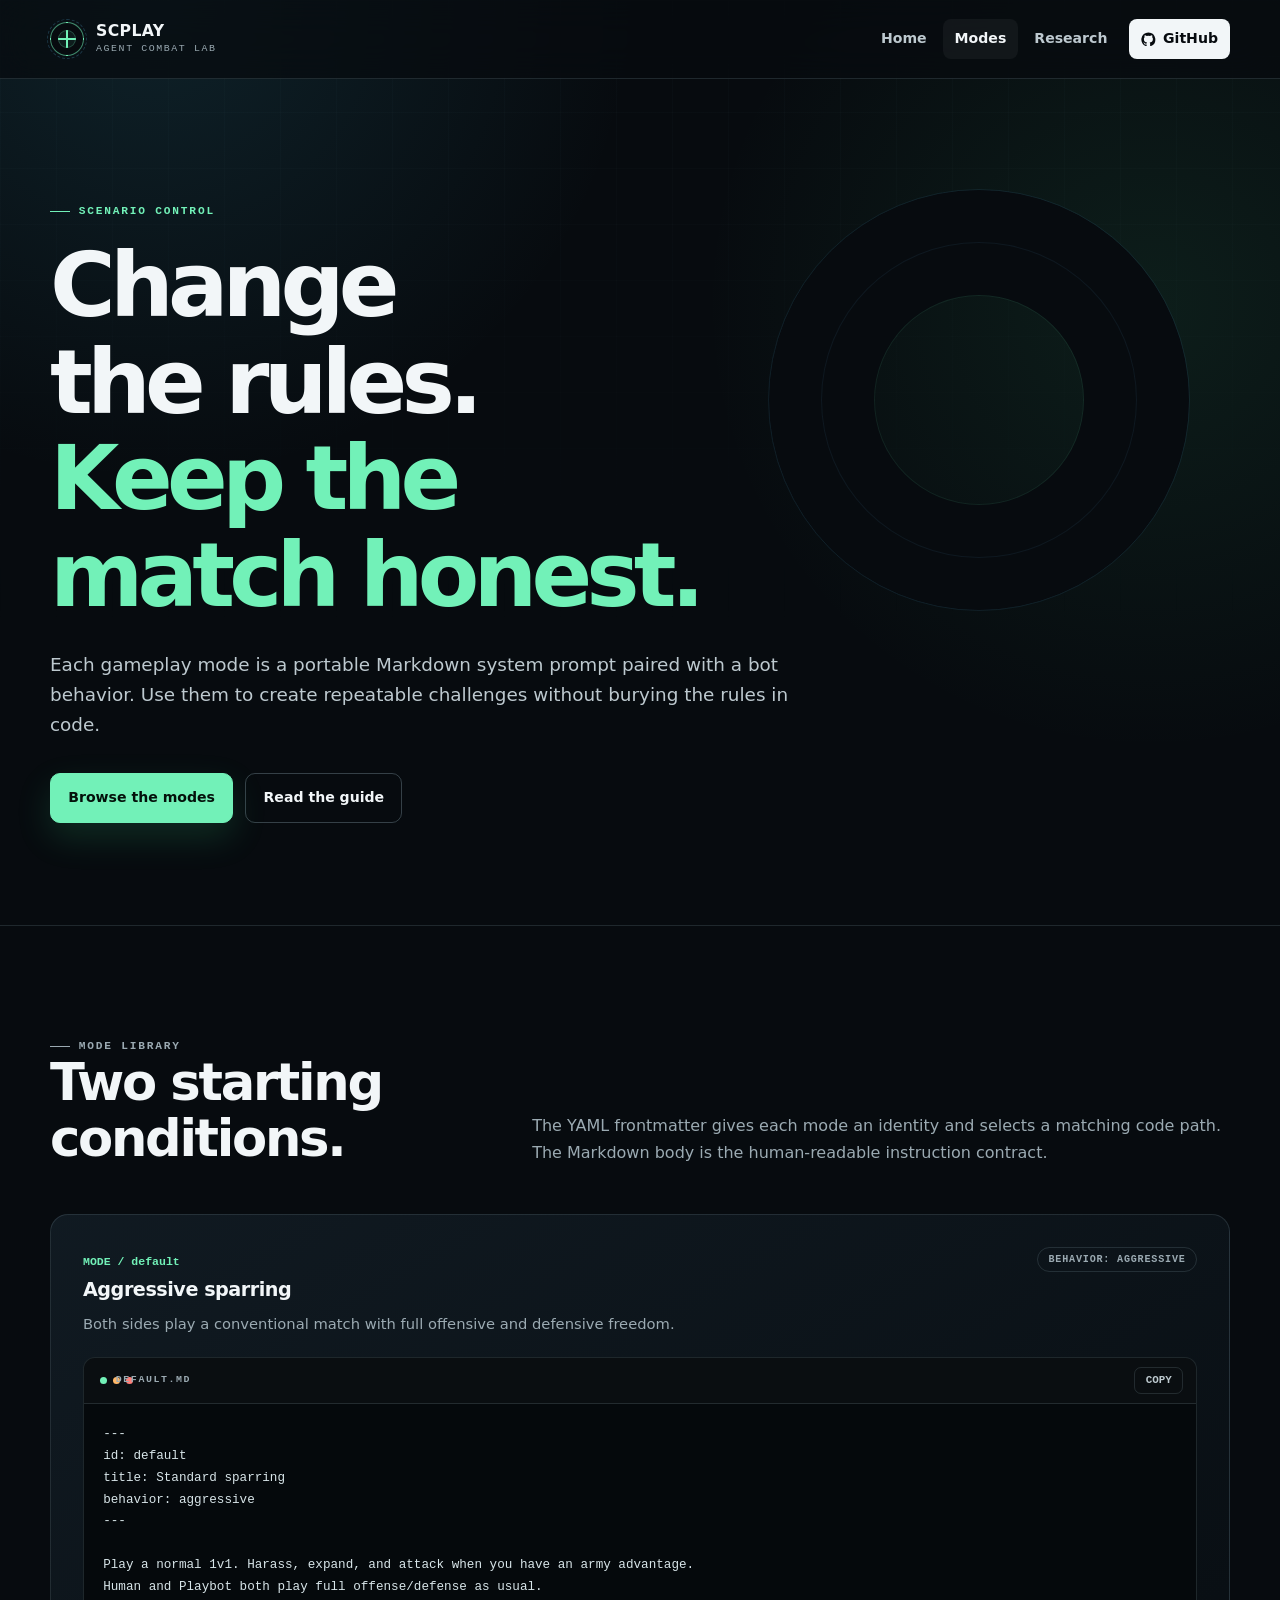
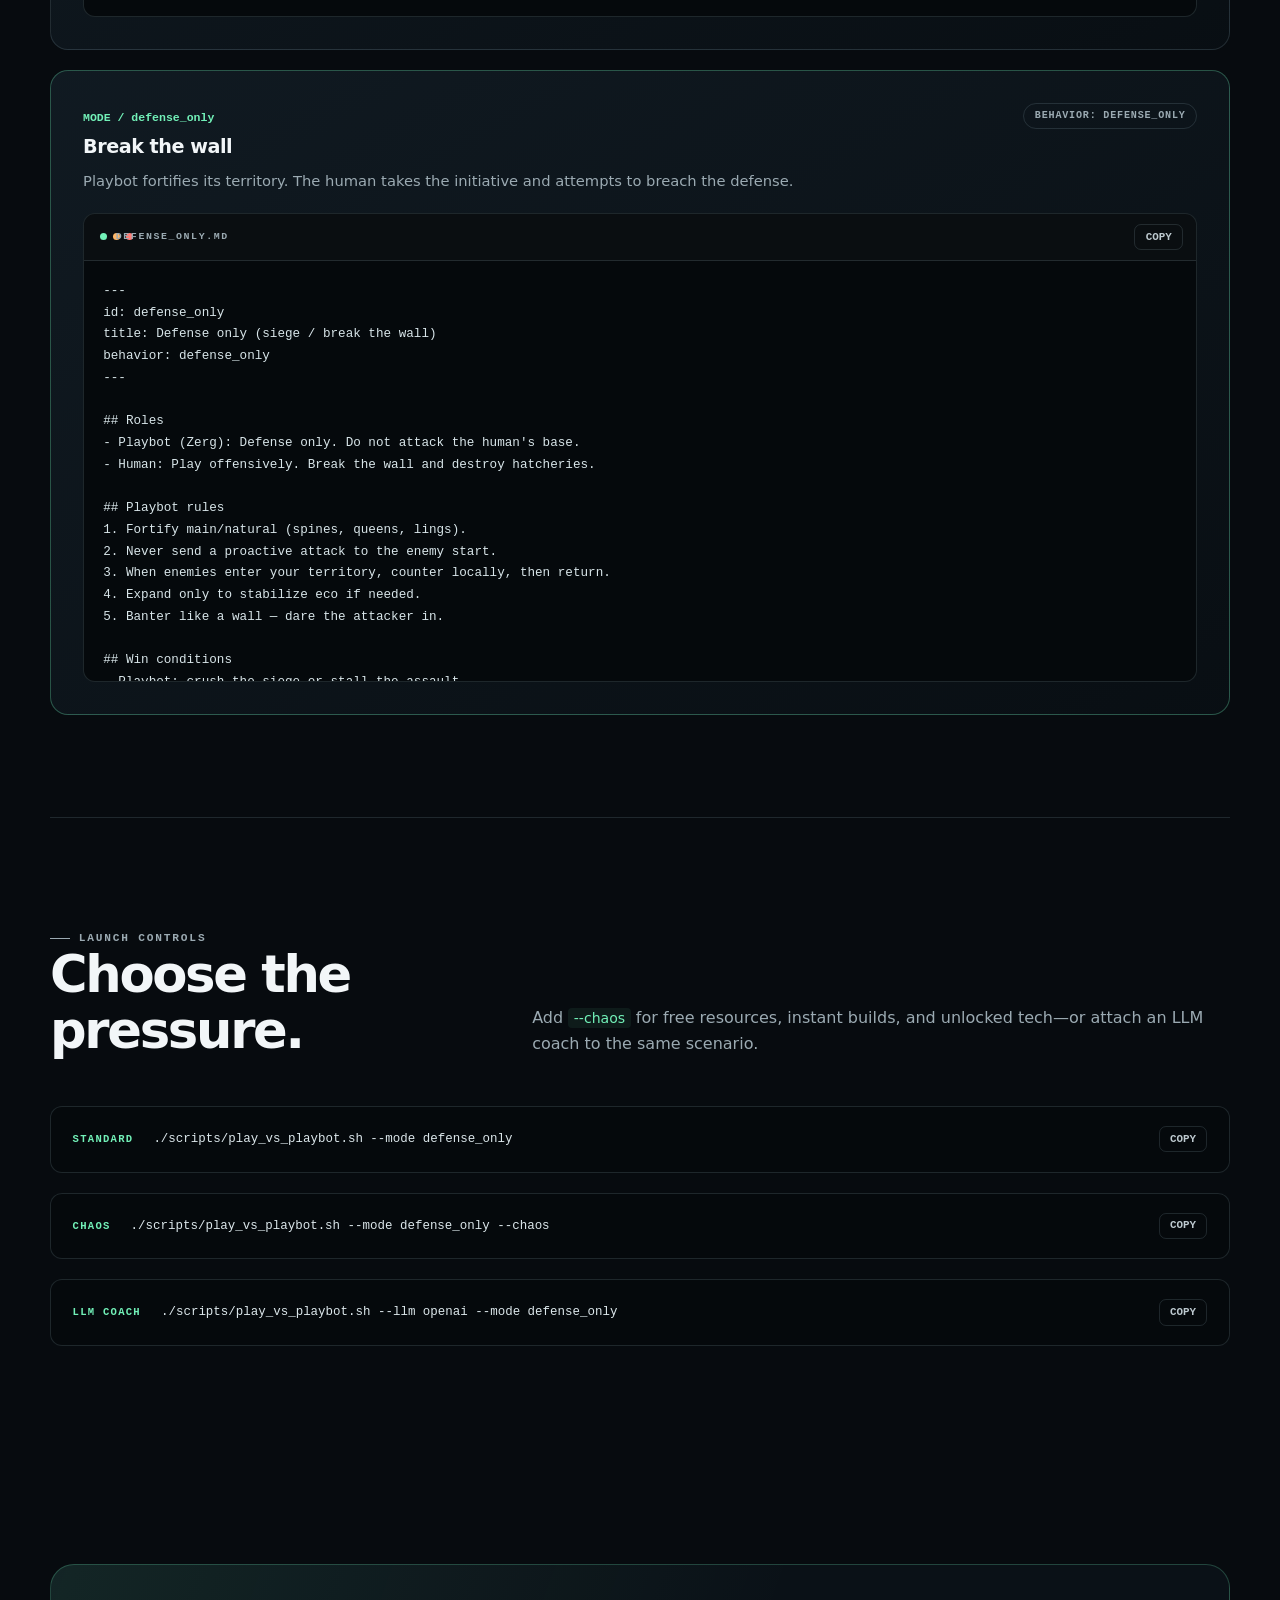
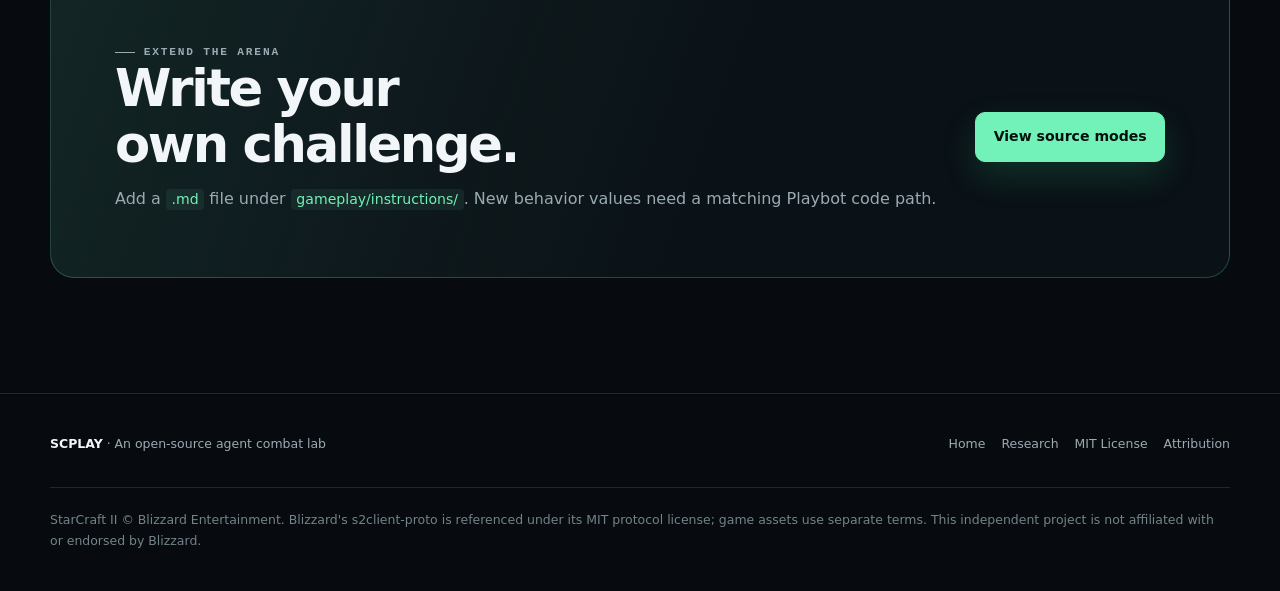
==== commit e13f9189: "updated protocol" ====
--- a/docs/modes.html
+++ b/docs/modes.html
@@ -167,8 +167,8 @@
   <footer class="site-footer">
     <div class="shell footer-shell">
       <div><span class="footer-brand">SCPLAY</span> · An open-source agent combat lab</div>
-      <div class="footer-links"><a href="index.html">Home</a><a href="research.html">Research</a><a href="https://github.com/EdwinKestler/scplay-grok-bot/blob/main/LICENSE">MIT License</a></div>
-      <p class="legal-note">StarCraft II © Blizzard Entertainment. This independent fan research and tooling project is not affiliated with or endorsed by Blizzard.</p>
+      <div class="footer-links"><a href="index.html">Home</a><a href="research.html">Research</a><a href="https://github.com/EdwinKestler/scplay-grok-bot/blob/main/LICENSE">MIT License</a><a href="https://github.com/EdwinKestler/scplay-grok-bot/blob/main/THIRD_PARTY_NOTICES.md">Attribution</a></div>
+      <p class="legal-note">StarCraft II © Blizzard Entertainment. Blizzard's s2client-proto is referenced under its MIT protocol license; game assets use separate terms. This independent project is not affiliated with or endorsed by Blizzard.</p>
     </div>
   </footer>
 </body>
